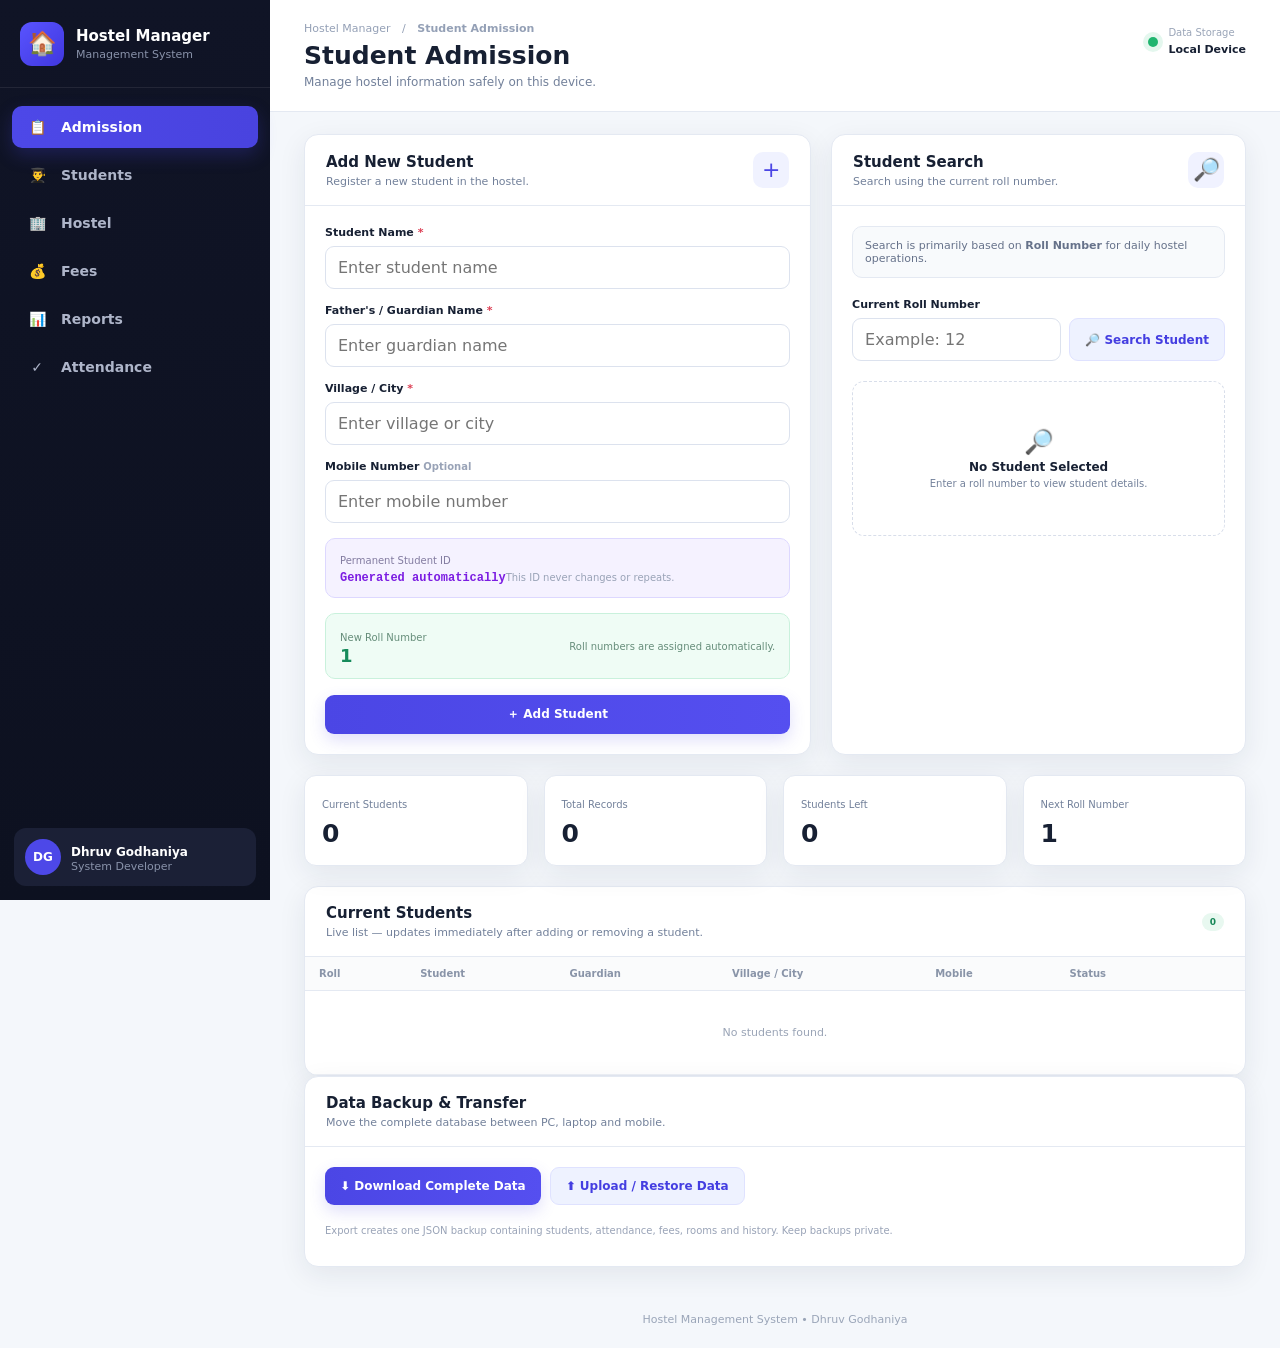
==== index.html @ 854137c2 "Initial upload - Hostel Management System" ====
<!DOCTYPE html>
<html lang="en">
<head>
<meta charset="UTF-8">
<meta name="viewport" content="width=device-width, initial-scale=1.0">
<meta name="author" content="Dhruv Godhaniya">
<title>Student Admission | Hostel Manager</title>
<link rel="stylesheet" href="css/style.css">
<link rel="stylesheet" href="css/components.css">
<link rel="stylesheet" href="css/responsive.css">
<script>
/* Desktop-only lock: intentionally prevents the main HMS from being used on mobile. */
(function(){
  var mobile=/Android|webOS|iPhone|iPad|iPod|BlackBerry|IEMobile|Opera Mini|Mobile/i.test(navigator.userAgent)||window.innerWidth<600;
  if(!mobile)return;
  document.documentElement.innerHTML='<!doctype html><html><head><meta name="viewport" content="width=device-width,initial-scale=1"><title>Desktop Only</title><style>body{margin:0;background:#111827;color:#fff;font-family:system-ui,sans-serif;display:flex;min-height:100vh;align-items:center;justify-content:center;text-align:center;padding:24px;box-sizing:border-box}.box{max-width:420px;background:#1f2937;border:1px solid #374151;border-radius:18px;padding:28px;box-shadow:0 15px 40px #0005}h1{font-size:22px;margin:0 0 10px}p{color:#d1d5db;line-height:1.6;margin:8px 0}.icon{font-size:42px}</style></head><body><div class="box"><div class="icon">🖥️</div><h1>Desktop Only</h1><p>This main Hostel Management System is intentionally locked on mobile devices.</p><p>Please open the main system on a desktop or laptop.</p><p>Your data is not changed or deleted.</p></div></body></html>';
  throw new Error('HMS desktop-only lock');
})();
</script>
</head>
<body>
<div class="app-shell">
<aside class="sidebar" id="sidebar">
  <div class="brand">
    <div class="brand-logo">🏠</div>
    <div><h2>Hostel Manager</h2><small>Management System</small></div>
  </div>
  <nav class="navigation">
    <a class="nav-item active" href="index.html"><span>📋</span>Admission</a>
    <a class="nav-item " href="pages/students.html"><span>👨‍🎓</span>Students</a>
    <a class="nav-item " href="pages/hostel.html"><span>🏢</span>Hostel</a>
    <a class="nav-item " href="pages/fees.html"><span>💰</span>Fees</a>
    <a class="nav-item " href="pages/reports.html"><span>📊</span>Reports</a>
    <a class="nav-item " href="pages/attendance.html"><span>✓</span>Attendance</a>
    </nav>
  <div class="sidebar-footer">
    <div class="avatar">DG</div>
    <div><strong>Dhruv Godhaniya</strong><small>System Developer</small></div>
  </div>
</aside>
<main class="main-content">
  <header class="topbar">
    <button class="mobile-menu" id="mobileMenu" type="button">☰</button>
    <div>
      <div class="breadcrumb">Hostel Manager <span>/</span> <strong>Student Admission</strong></div>
      <h1>Student Admission</h1>
      <p class="subtitle">Manage hostel information safely on this device.</p>
    </div>
    <div class="top-status"><span class="status-dot"></span><div><small>Data Storage</small><strong>Local Device</strong></div></div>
  </header>
  <section class="page-content">
    
<div class="grid-2">
  <div class="card">
    <div class="card-head"><div><h2>Add New Student</h2><p>Register a new student in the hostel.</p></div><div class="plus">+</div></div>
    <div class="card-body">
      <form id="admissionForm" autocomplete="off">
        <div class="form-grid">
          <div class="field full"><label>Student Name <em>*</em></label><input name="name" required placeholder="Enter student name"></div>
          <div class="field full"><label>Father's / Guardian Name <em>*</em></label><input name="guardian" required placeholder="Enter guardian name"></div>
          <div class="field full"><label>Village / City <em>*</em></label><input name="village" required placeholder="Enter village or city"></div>
          <div class="field full"><label>Mobile Number <span class="hint">Optional</span></label><input name="mobile" inputmode="numeric" placeholder="Enter mobile number"></div>
        </div>
        <div class="id-box"><small>Permanent Student ID</small><strong id="newPermanentId">Generated automatically</strong><span class="hint">This ID never changes or repeats.</span></div>
        <div class="auto-box"><div><span>New Roll Number</span><strong id="nextRollPreview">1</strong></div><span>Roll numbers are assigned automatically.</span></div>
        <div class="form-actions"><button class="primary-button" type="submit" style="width:100%">＋ Add Student</button></div>
      </form>
    </div>
  </div>

  <div class="card">
    <div class="card-head"><div><h2>Student Search</h2><p>Search using the current roll number.</p></div><div class="plus">🔎</div></div>
    <div class="card-body">
      <div class="info-box">Search is primarily based on <strong>Roll Number</strong> for daily hostel operations.</div>
      <form id="studentSearchForm" class="page-gap">
        <div class="field"><label>Current Roll Number</label><div style="display:flex;gap:8px"><input id="searchRollNumber" inputmode="numeric" placeholder="Example: 12" style="flex:1"><button class="secondary-button" type="submit">🔎 Search Student</button></div></div>
      </form>
      <div id="searchResult" class="search-empty page-gap"><span>🔎</span><strong>No Student Selected</strong><small>Enter a roll number to view student details.</small></div>
    </div>
  </div>
</div>

<div class="grid-4 page-gap">
  <div class="stat-card"><small>Current Students</small><strong id="statActive">0</strong></div>
  <div class="stat-card"><small>Total Records</small><strong id="statTotal">0</strong></div>
  <div class="stat-card"><small>Students Left</small><strong id="statLeft">0</strong></div>
  <div class="stat-card"><small>Next Roll Number</small><strong id="nextRollPreview">1</strong></div>
</div>

<div class="card page-gap">
  <div class="card-head"><div><h2>Current Students</h2><p>Live list — updates immediately after adding or removing a student.</p></div><span class="badge green" id="currentStudentCount">0</span></div>
  <div class="table-wrap"><table class="data-table"><thead><tr><th>Roll</th><th>Student</th><th>Guardian</th><th>Village / City</th><th>Mobile</th><th>Status</th><th></th></tr></thead><tbody id="studentsTableBody"></tbody></table></div>
</div>

<div class="card page-gap">
  <div class="card-head"><div><h2>Data Backup & Transfer</h2><p>Move the complete database between PC, laptop and mobile.</p></div></div>
  <div class="card-body">
    <div class="data-tools">
      <button class="primary-button" id="exportDataBtn" type="button">⬇ Download Complete Data</button>
      <button class="secondary-button" id="importDataBtn" type="button">⬆ Upload / Restore Data</button>
      <input id="importFileInput" type="file" accept=".json,application/json" hidden>
    </div>
    <p class="hint page-gap">Export creates one JSON backup containing students, attendance, fees, rooms and history. Keep backups private.</p>
  </div>
</div>

  </section>
  <footer class="footer">Hostel Management System • Dhruv Godhaniya</footer>
</main>
</div>
<div id="toastContainer" class="toast-container"></div>
<script src="js/storage.js"></script>
<script src="js/app.js"></script>
<script src="js/students.js"></script>
</body>
</html>
---- css/style.css ----
:root{
  --bg:#f4f7fb;--panel:#fff;--sidebar:#101426;--sidebar2:#151a30;--text:#172033;
  --muted:#72809a;--line:#e4e9f2;--primary:#4b46e5;--primary2:#635bff;--green:#16a36a;
  --red:#dc3d52;--amber:#d78a18;--shadow:0 8px 28px rgba(26,37,66,.08);--radius:14px;
}
*{box-sizing:border-box} body{margin:0;font-family:Inter,ui-sans-serif,system-ui,-apple-system,BlinkMacSystemFont,"Segoe UI",sans-serif;background:var(--bg);color:var(--text)}
button,input,select{font:inherit}.app-shell{min-height:100vh;display:flex}.sidebar{width:270px;background:linear-gradient(180deg,var(--sidebar),#0d1120);color:#fff;position:fixed;inset:0 auto 0 0;display:flex;flex-direction:column;z-index:20}
.brand{height:88px;padding:18px 20px;display:flex;gap:12px;align-items:center;border-bottom:1px solid rgba(255,255,255,.08)}
.brand-logo{width:44px;height:44px;border-radius:12px;background:linear-gradient(135deg,#5954ff,#4037df);display:grid;place-items:center;font-size:23px}
.brand h2{font-size:15px;margin:0 0 3px}.brand small,.sidebar-footer small{color:#8992aa;display:block;font-size:11px}
.navigation{padding:18px 12px;display:grid;gap:6px}.nav-item{color:#aeb5c9;text-decoration:none;padding:13px 14px;border-radius:10px;display:flex;align-items:center;gap:13px;font-size:14px;font-weight:600}.nav-item:hover{background:rgba(255,255,255,.06);color:#fff}.nav-item.active{background:linear-gradient(90deg,#4d48e8,#4943df);color:#fff;box-shadow:0 7px 18px rgba(72,67,225,.25)}.nav-item span:first-child{width:22px;text-align:center}
.sidebar-footer{margin:auto 14px 14px;padding:11px;background:#1b2036;border-radius:12px;display:flex;gap:10px;align-items:center}.avatar{width:36px;height:36px;border-radius:50%;display:grid;place-items:center;background:#4d48e8;font-weight:800;font-size:12px}.sidebar-footer strong{font-size:12px}
.main-content{margin-left:270px;width:calc(100% - 270px);min-width:0}.topbar{min-height:112px;background:#fff;border-bottom:1px solid var(--line);padding:22px 34px;display:flex;justify-content:space-between;align-items:flex-start}.breadcrumb{font-size:11px;color:#94a0b6;margin-bottom:6px}.breadcrumb span{margin:0 8px}.topbar h1{font-size:25px;margin:0}.subtitle{color:var(--muted);font-size:12px;margin:5px 0 0}.top-status{display:flex;gap:10px;align-items:center;padding-top:5px}.top-status small{display:block;color:#9aa5b8;font-size:10px}.top-status strong{font-size:11px}.status-dot{width:10px;height:10px;border-radius:50%;background:#20b56f;box-shadow:0 0 0 5px #e4f7ee}.mobile-menu{display:none}
.page-content{padding:22px 34px 34px}.footer{text-align:center;color:#9aa5b8;font-size:11px;padding:12px 30px 22px}
.grid-2{display:grid;grid-template-columns:minmax(0,1.1fr) minmax(320px,.9fr);gap:20px}.grid-3{display:grid;grid-template-columns:repeat(3,1fr);gap:16px}.grid-4{display:grid;grid-template-columns:repeat(4,1fr);gap:16px}
.card{background:var(--panel);border:1px solid var(--line);border-radius:var(--radius);box-shadow:var(--shadow);overflow:hidden}.card-head{padding:17px 21px;border-bottom:1px solid var(--line);display:flex;align-items:center;justify-content:space-between}.card-head h2{font-size:15px;margin:0}.card-head p{font-size:11px;color:var(--muted);margin:4px 0 0}.card-body{padding:20px}.plus{width:36px;height:36px;border:0;border-radius:10px;background:#f0f2ff;color:var(--primary);font-size:22px;display:grid;place-items:center;line-height:1;padding:0;flex:0 0 36px}
.form-grid{display:grid;grid-template-columns:1fr 1fr;gap:15px}.field{display:grid;gap:7px}.field.full{grid-column:1/-1}.field label{font-size:11px;font-weight:800}.field label em{font-style:normal;color:var(--red)}.field input,.field select{width:100%;height:43px;border:1px solid #dce2ee;border-radius:9px;padding:0 12px;color:var(--text);outline:none;background:#fff}.field input:focus,.field select:focus{border-color:#8b87f5;box-shadow:0 0 0 3px #eeedff}.hint{font-size:10px;color:#99a3b7}
.primary-button,.secondary-button,.danger-button,.table-action{border:0;border-radius:9px;padding:11px 15px;cursor:pointer;font-weight:750;font-size:12px}.primary-button{background:linear-gradient(90deg,#4b46e5,#554ff0);color:#fff;box-shadow:0 6px 16px rgba(75,70,229,.18)}.secondary-button{background:#eef2ff;color:#443ee1;border:1px solid #dfe2ff}.danger-button{background:#fff0f2;color:#c92d44;border:1px solid #ffd4db}.table-action{background:#f0f2ff;color:#4a44df;padding:7px 10px}.form-actions{margin-top:16px;display:flex;gap:10px}
.auto-box{margin-top:15px;border:1px solid #c9f1dc;background:#effcf5;border-radius:10px;padding:12px 14px;display:flex;justify-content:space-between;align-items:center}.auto-box strong{display:block;color:#168b5b;font-size:18px}.auto-box span{font-size:10px;color:#668d7a}.id-box{margin-top:15px;border:1px solid #ddd8ff;background:#f5f2ff;border-radius:10px;padding:12px 14px}.id-box strong{font-family:ui-monospace,monospace;color:#7b1ce2;font-size:12px}.id-box small{display:block;color:#827ba0;margin-top:4px;font-size:10px}
.info-box{padding:12px;border:1px solid var(--line);background:#f8fafc;border-radius:10px;color:#66728a;font-size:11px}.search-result{margin-top:14px;border:1px solid #dfe5f0;border-radius:12px;padding:15px;display:flex;align-items:center;gap:12px}.result-avatar,.mini-avatar{width:40px;height:40px;border-radius:50%;display:grid;place-items:center;background:#e8e8ff;color:#4a44df;font-weight:800}.result-main{flex:1}.result-main h3{font-size:14px;margin:0 0 3px}.result-main p,.result-main small{margin:0;color:var(--muted);font-size:10px}.search-empty{min-height:155px;border:1px dashed #d8deea;border-radius:12px;display:grid;place-items:center;align-content:center;gap:4px;color:var(--muted);text-align:center}.search-empty span{font-size:24px}.search-empty strong{color:var(--text);font-size:12px}.search-empty small{font-size:10px}
.stat-card{padding:17px;background:#fff;border:1px solid var(--line);border-radius:12px;box-shadow:var(--shadow)}.stat-card small{color:var(--muted);font-size:10px}.stat-card strong{display:block;font-size:25px;margin-top:7px}
.table-wrap{overflow:auto}.data-table{width:100%;border-collapse:collapse;min-width:760px}.data-table th{text-align:left;color:#8994a8;font-size:10px;background:#fafbfc;padding:11px 14px;border-bottom:1px solid var(--line)}.data-table td{padding:13px 14px;border-bottom:1px solid #edf0f5;font-size:11px}.data-table tr:hover td{background:#fbfcff}.student-cell{display:flex;align-items:center;gap:9px}.student-cell small,.subline{display:block;color:#9aa4b6;font-size:9px;margin-top:2px}.badge{display:inline-flex;padding:4px 8px;border-radius:999px;font-size:9px;font-weight:800}.badge.green{background:#e8f8f0;color:#148656}.badge.red{background:#fff0f2;color:#c92d44}.badge.gray{background:#edf0f4;color:#6f798b}.empty-cell{text-align:center!important;color:#9aa4b6;padding:35px!important}
.toolbar{display:flex;gap:10px;align-items:center;justify-content:space-between;margin-bottom:16px}.search-input{height:40px;border:1px solid #dce2ee;border-radius:9px;padding:0 12px;min-width:260px;outline:none}.toolbar-actions{display:flex;gap:8px}
.modal-backdrop{position:fixed;inset:0;background:rgba(10,16,30,.5);z-index:100;display:grid;place-items:center;padding:20px}.modal{background:#fff;width:min(650px,100%);border-radius:16px;box-shadow:0 20px 60px rgba(0,0,0,.25);padding:22px}.modal-head{display:flex;justify-content:space-between;align-items:flex-start;border-bottom:1px solid var(--line);padding-bottom:15px}.modal-head h2{font-size:17px;margin:5px 0 0}.modal-close{border:0;background:#f2f4f8;width:32px;height:32px;border-radius:50%;font-size:20px;cursor:pointer}.eyebrow{font-size:9px;color:#8c96aa;text-transform:uppercase;font-weight:800;letter-spacing:.08em}.profile-grid{display:grid;grid-template-columns:1fr 1fr;gap:15px;padding:20px 0}.profile-grid span{display:block;color:#8b96a9;font-size:9px}.profile-grid strong{display:block;margin-top:3px;font-size:12px}.modal-actions{display:flex;justify-content:flex-end;gap:8px;border-top:1px solid var(--line);padding-top:15px}
.toast-container{position:fixed;right:22px;bottom:22px;z-index:200;display:grid;gap:8px}.toast{background:#172033;color:#fff;padding:12px 15px;border-radius:10px;box-shadow:0 10px 30px rgba(0,0,0,.18);display:flex;gap:9px;align-items:center;font-size:11px;min-width:260px}.toast.success span{color:#55e39c}.toast.error span{color:#ff7386}
.section-title{margin:0 0 14px;font-size:16px}.page-gap{margin-top:20px}.data-tools{display:flex;gap:9px;flex-wrap:wrap}

.former-students-card{border-color:#e6e4f7}.former-students-card .card-head{background:#fcfbff}.former-students-card .secondary-button{padding:7px 11px}
---- css/components.css ----
.card + .card{margin-top:0}.table-card{padding:0}.table-card .card-head{border-bottom:0}.large-number{font-size:28px;font-weight:850}.accent-note{font-size:10px;color:#8b95a9}.fee-summary{display:flex;justify-content:space-between;padding:13px;background:#f8fafc;border-radius:10px;margin:12px 0;font-size:11px}.fee-summary strong{font-size:16px}.date-input{max-width:180px}.center{text-align:center}.right{text-align:right}
---- css/responsive.css ----
@media(max-width:1100px){
  .grid-2{grid-template-columns:1fr}.grid-4{grid-template-columns:repeat(2,1fr)}
}
@media(max-width:800px){
  .sidebar{transform:translateX(-100%);transition:.2s ease}.sidebar.open{transform:translateX(0)}.main-content{margin-left:0;width:100%}.mobile-menu{display:block;border:0;background:#eef1ff;color:#4a44df;border-radius:8px;width:38px;height:38px;margin-right:12px}.topbar{padding:16px 18px;align-items:center}.topbar h1{font-size:20px}.top-status{display:none}.page-content{padding:16px 18px 26px}.grid-3{grid-template-columns:1fr}.form-grid{grid-template-columns:1fr}.field.full{grid-column:auto}.toolbar{align-items:stretch;flex-direction:column}.search-input{min-width:0;width:100%}.profile-grid{grid-template-columns:1fr}.data-table{min-width:680px}
}
@media(max-width:520px){
  .grid-4{grid-template-columns:1fr 1fr}.card-body{padding:15px}.card-head{padding:14px 15px}.footer{padding-bottom:18px}.toast-container{left:12px;right:12px;bottom:12px}.toast{min-width:0}.topbar{gap:5px}
}
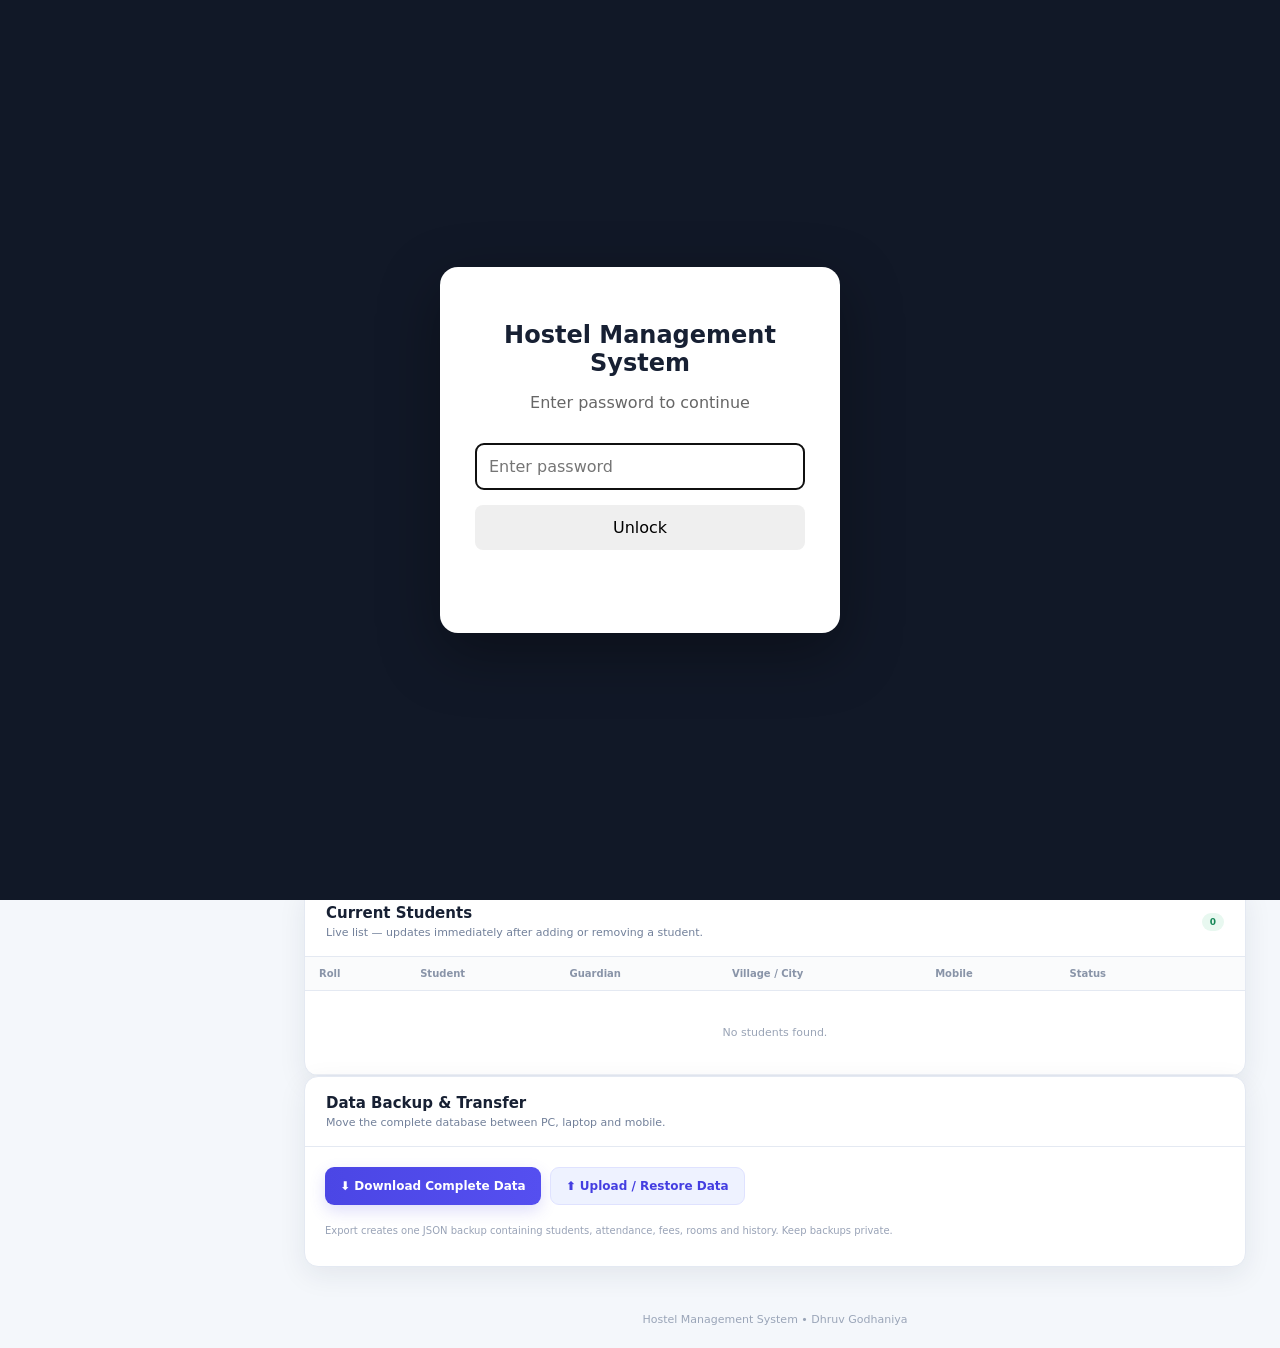
==== commit 07faf676: "Add password protection" ====
--- a/index.html
+++ b/index.html
@@ -8,6 +8,7 @@
 <link rel="stylesheet" href="css/style.css">
 <link rel="stylesheet" href="css/components.css">
 <link rel="stylesheet" href="css/responsive.css">
+<link rel="stylesheet" href="css/auth.css">
 <script>
 /* Desktop-only lock: intentionally prevents the main HMS from being used on mobile. */
 (function(){
@@ -112,5 +113,6 @@
 <script src="js/storage.js"></script>
 <script src="js/app.js"></script>
 <script src="js/students.js"></script>
+<script src="js/auth.js"></script>
 </body>
 </html>
--- a/css/auth.css
+++ b/css/auth.css
@@ -0,0 +1,51 @@
+#hms-password-overlay {
+    position: fixed;
+    inset: 0;
+    z-index: 999999;
+    display: flex;
+    justify-content: center;
+    align-items: center;
+    background: #111827;
+}
+
+.hms-password-box {
+    width: min(90%, 400px);
+    padding: 35px;
+    border-radius: 18px;
+    background: white;
+    text-align: center;
+    box-shadow: 0 20px 60px rgba(0, 0, 0, 0.35);
+}
+
+.hms-password-box h2 {
+    margin-bottom: 10px;
+}
+
+.hms-password-box p {
+    color: #666;
+}
+
+#hms-password-input {
+    width: 100%;
+    box-sizing: border-box;
+    padding: 13px;
+    margin: 15px 0;
+    border: 1px solid #ccc;
+    border-radius: 8px;
+    font-size: 16px;
+}
+
+#hms-password-btn {
+    width: 100%;
+    padding: 13px;
+    border: none;
+    border-radius: 8px;
+    cursor: pointer;
+    font-size: 16px;
+}
+
+#hms-password-error {
+    color: #dc2626;
+    min-height: 20px;
+    margin-top: 12px;
+}
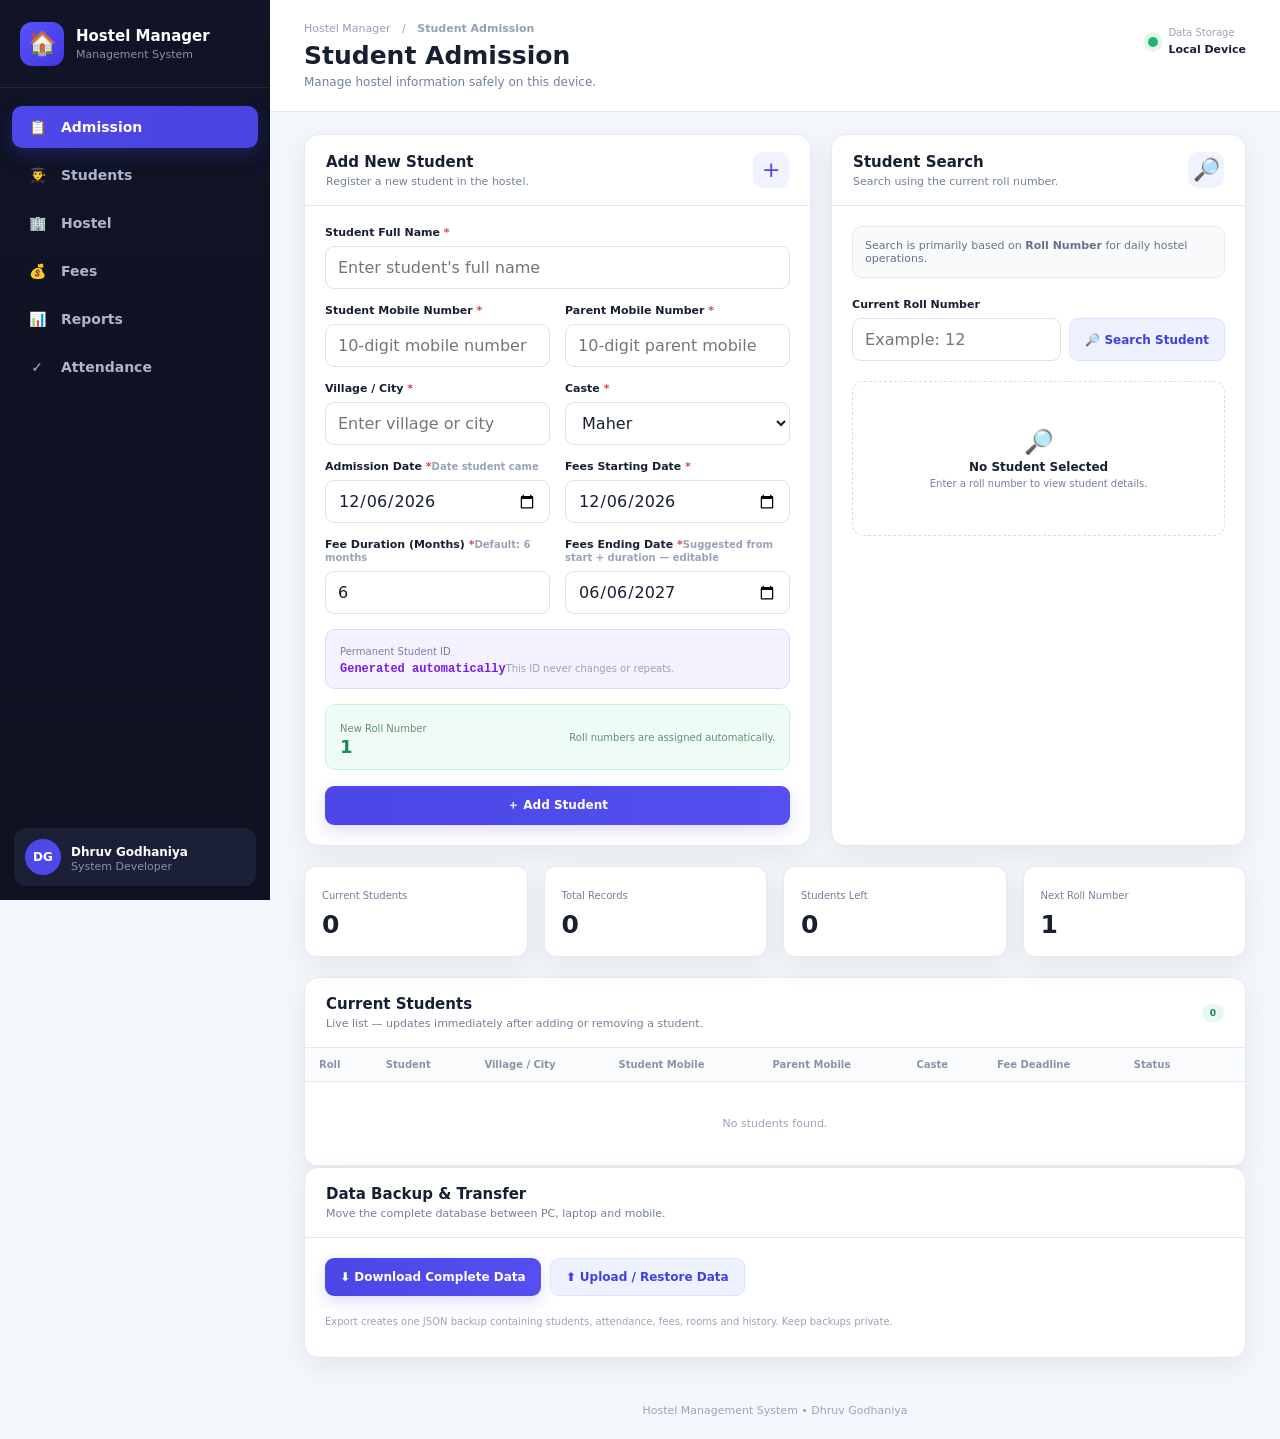
==== commit 8b9dc2c7: "new update with bug fix" ====
--- a/index.html
+++ b/index.html
@@ -8,7 +8,6 @@
 <link rel="stylesheet" href="css/style.css">
 <link rel="stylesheet" href="css/components.css">
 <link rel="stylesheet" href="css/responsive.css">
-<link rel="stylesheet" href="css/auth.css">
 <script>
 /* Desktop-only lock: intentionally prevents the main HMS from being used on mobile. */
 (function(){
@@ -57,10 +56,22 @@
     <div class="card-body">
       <form id="admissionForm" autocomplete="off">
         <div class="form-grid">
-          <div class="field full"><label>Student Name <em>*</em></label><input name="name" required placeholder="Enter student name"></div>
-          <div class="field full"><label>Father's / Guardian Name <em>*</em></label><input name="guardian" required placeholder="Enter guardian name"></div>
-          <div class="field full"><label>Village / City <em>*</em></label><input name="village" required placeholder="Enter village or city"></div>
-          <div class="field full"><label>Mobile Number <span class="hint">Optional</span></label><input name="mobile" inputmode="numeric" placeholder="Enter mobile number"></div>
+          <div class="field full"><label>Student Full Name <em>*</em></label><input name="name" required placeholder="Enter student's full name"></div>
+          <div class="field"><label>Student Mobile Number <em>*</em></label><input name="mobile" type="tel" inputmode="numeric" maxlength="10" required placeholder="10-digit mobile number"></div>
+          <div class="field"><label>Parent Mobile Number <em>*</em></label><input name="parentMobile" type="tel" inputmode="numeric" maxlength="10" required placeholder="10-digit parent mobile"></div>
+          <div class="field"><label>Village / City <em>*</em></label><input name="village" required placeholder="Enter village or city"></div>
+          <div class="field"><label>Caste <em>*</em></label>
+            <select name="caste" id="casteSelect" required>
+              <option value="Maher" selected>Maher</option>
+              <option value="__custom__">Other / Custom</option>
+            </select>
+          </div>
+          <div class="field full" id="customCasteField" style="display:none"><label>Custom Caste <em>*</em></label><input name="customCaste" id="customCaste" placeholder="Enter custom caste"></div>
+
+          <div class="field"><label>Admission Date <em>*</em><span class="hint">Date student came</span></label><input name="admissionDate" id="admissionDate" type="date" required></div>
+          <div class="field"><label>Fees Starting Date <em>*</em></label><input name="feesStartDate" id="feesStartDate" type="date" required></div>
+          <div class="field"><label>Fee Duration (Months) <em>*</em><span class="hint">Default: 6 months</span></label><input name="feeDurationMonths" id="feeDurationMonths" type="number" min="1" max="60" step="1" value="6" required></div>
+          <div class="field"><label>Fees Ending Date <em>*</em><span class="hint">Suggested from start + duration — editable</span></label><input name="feesEndDate" id="feesEndDate" type="date" required></div>
         </div>
         <div class="id-box"><small>Permanent Student ID</small><strong id="newPermanentId">Generated automatically</strong><span class="hint">This ID never changes or repeats.</span></div>
         <div class="auto-box"><div><span>New Roll Number</span><strong id="nextRollPreview">1</strong></div><span>Roll numbers are assigned automatically.</span></div>
@@ -90,7 +101,7 @@
 
 <div class="card page-gap">
   <div class="card-head"><div><h2>Current Students</h2><p>Live list — updates immediately after adding or removing a student.</p></div><span class="badge green" id="currentStudentCount">0</span></div>
-  <div class="table-wrap"><table class="data-table"><thead><tr><th>Roll</th><th>Student</th><th>Guardian</th><th>Village / City</th><th>Mobile</th><th>Status</th><th></th></tr></thead><tbody id="studentsTableBody"></tbody></table></div>
+  <div class="table-wrap"><table class="data-table"><thead><tr><th>Roll</th><th>Student</th><th>Village / City</th><th>Student Mobile</th><th>Parent Mobile</th><th>Caste</th><th>Fee Deadline</th><th>Status</th><th></th></tr></thead><tbody id="studentsTableBody"></tbody></table></div>
 </div>
 
 <div class="card page-gap">
@@ -113,6 +124,5 @@
 <script src="js/storage.js"></script>
 <script src="js/app.js"></script>
 <script src="js/students.js"></script>
-<script src="js/auth.js"></script>
 </body>
 </html>
--- a/css/components.css
+++ b/css/components.css
@@ -1,2 +1,28 @@
 
 .card + .card{margin-top:0}.table-card{padding:0}.table-card .card-head{border-bottom:0}.large-number{font-size:28px;font-weight:850}.accent-note{font-size:10px;color:#8b95a9}.fee-summary{display:flex;justify-content:space-between;padding:13px;background:#f8fafc;border-radius:10px;margin:12px 0;font-size:11px}.fee-summary strong{font-size:16px}.date-input{max-width:180px}.center{text-align:center}.right{text-align:right}
+
+
+/* Fee deadline / expiry UI */
+.fee-deadline-box{
+  display:flex;
+  align-items:center;
+  justify-content:space-between;
+  gap:16px;
+  padding:14px 16px;
+  border:1px solid var(--border,#e5e7eb);
+  border-radius:12px;
+  background:var(--surface-soft,#f8fafc);
+}
+.fee-deadline-box small{display:block;color:var(--muted,#6b7280);margin-bottom:4px}
+.fee-deadline-box strong{display:block}
+.deadline-empty{color:var(--muted,#6b7280)}
+.table-sub{display:block;margin-top:4px;color:var(--muted,#6b7280)}
+.small-button{padding:7px 10px;font-size:12px;text-decoration:none;display:inline-block}
+
+/* v1.6 student management */
+.student-edit-modal{width:min(980px,94vw);max-height:90vh;overflow:auto}
+.student-edit-modal .profile-grid{grid-template-columns:repeat(3,minmax(0,1fr))}
+.student-edit-modal .field{min-width:0}
+.edit-summary{display:flex;flex-wrap:wrap;gap:12px;margin:16px 0;padding:12px 14px;border:1px solid var(--border,#e5e7eb);border-radius:12px;background:var(--surface-soft,#f8fafc)}
+@media(max-width:900px){.student-edit-modal .profile-grid{grid-template-columns:repeat(2,minmax(0,1fr))}}
+@media(max-width:620px){.student-edit-modal .profile-grid{grid-template-columns:1fr}}
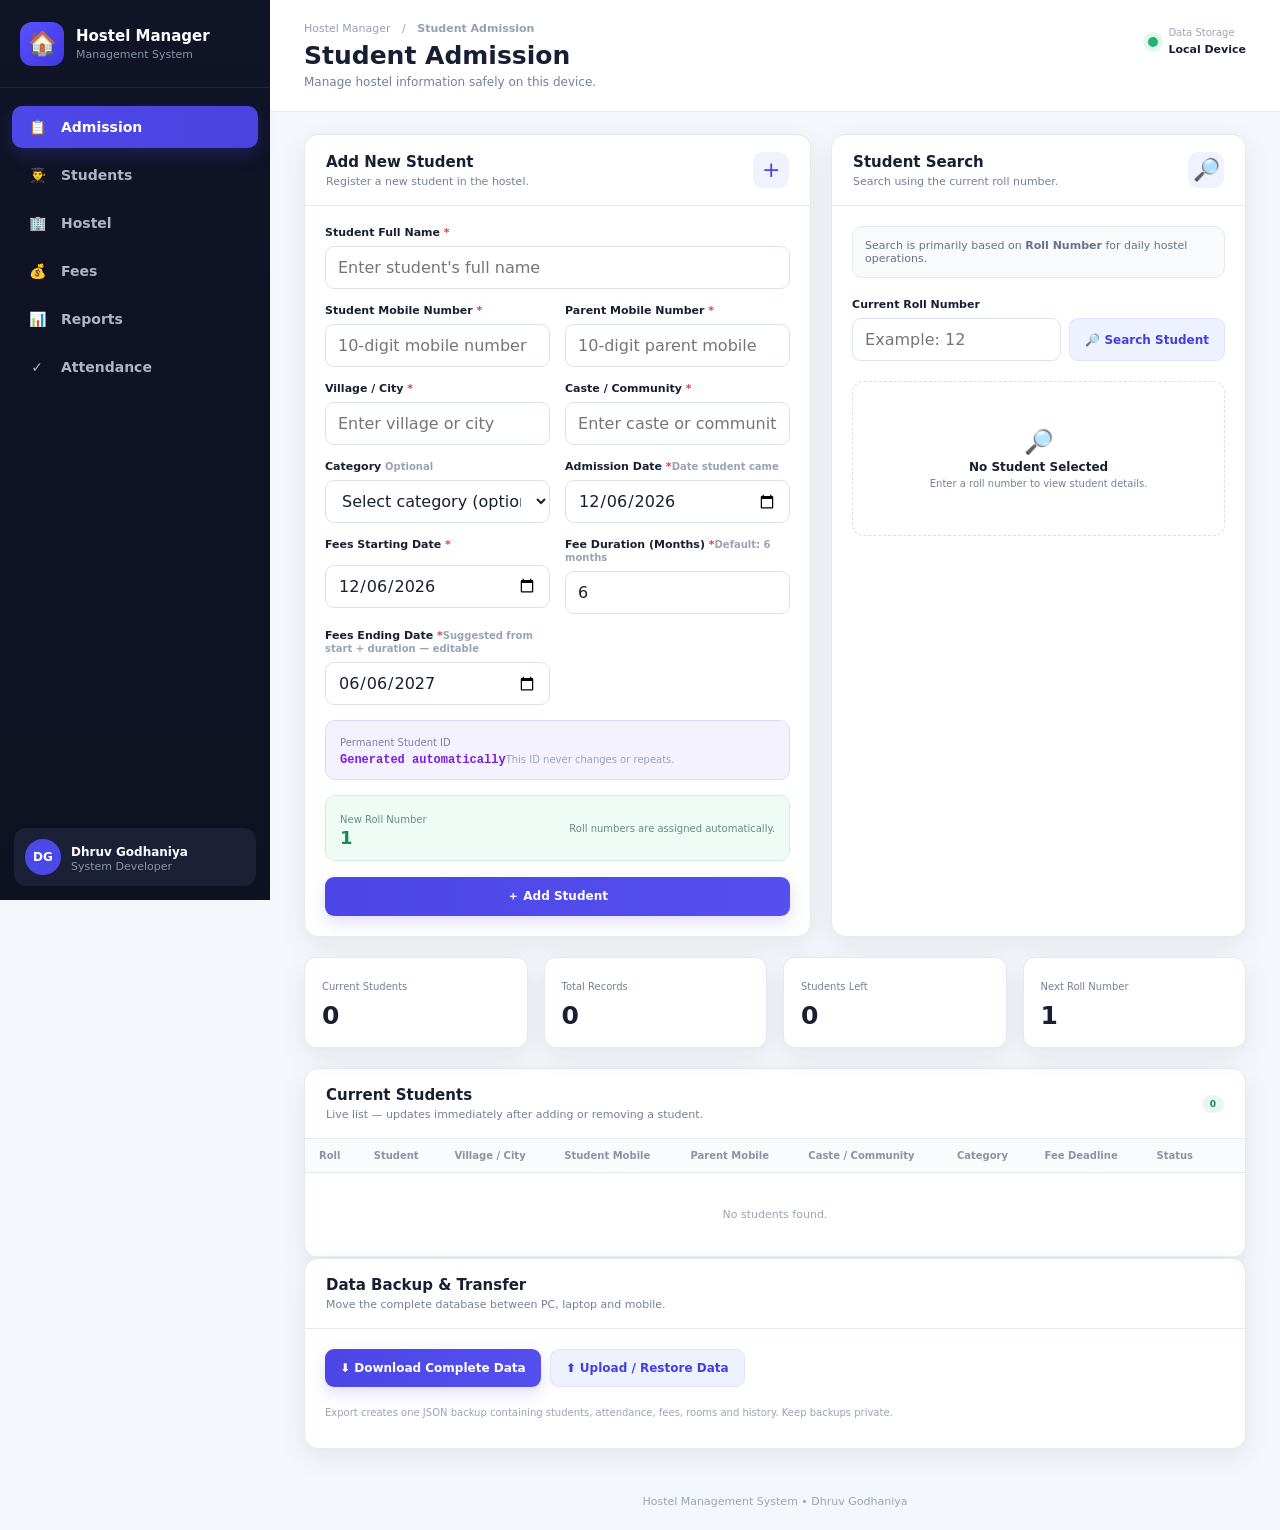
==== commit a6fbdb47: "Upload corrected Hostel Management System" ====
--- a/index.html
+++ b/index.html
@@ -60,13 +60,17 @@
           <div class="field"><label>Student Mobile Number <em>*</em></label><input name="mobile" type="tel" inputmode="numeric" maxlength="10" required placeholder="10-digit mobile number"></div>
           <div class="field"><label>Parent Mobile Number <em>*</em></label><input name="parentMobile" type="tel" inputmode="numeric" maxlength="10" required placeholder="10-digit parent mobile"></div>
           <div class="field"><label>Village / City <em>*</em></label><input name="village" required placeholder="Enter village or city"></div>
-          <div class="field"><label>Caste <em>*</em></label>
-            <select name="caste" id="casteSelect" required>
-              <option value="Maher" selected>Maher</option>
-              <option value="__custom__">Other / Custom</option>
+          <div class="field"><label>Caste / Community <em>*</em></label>
+            <input name="caste" id="casteInput" required maxlength="100" placeholder="Enter caste or community manually">
+          </div>
+          <div class="field"><label>Category <span class="hint">Optional</span></label>
+            <select name="category" id="categorySelect">
+              <option value="">Select category (optional)</option>
+              <option value="SC">SC</option><option value="ST">ST</option><option value="OBC">OBC</option>
+              <option value="SEBC">SEBC</option><option value="EWS">EWS</option><option value="General">General</option>
+              <option value="NT/DNT">NT/DNT</option><option value="Other">Other</option>
             </select>
           </div>
-          <div class="field full" id="customCasteField" style="display:none"><label>Custom Caste <em>*</em></label><input name="customCaste" id="customCaste" placeholder="Enter custom caste"></div>
 
           <div class="field"><label>Admission Date <em>*</em><span class="hint">Date student came</span></label><input name="admissionDate" id="admissionDate" type="date" required></div>
           <div class="field"><label>Fees Starting Date <em>*</em></label><input name="feesStartDate" id="feesStartDate" type="date" required></div>
@@ -101,7 +105,7 @@
 
 <div class="card page-gap">
   <div class="card-head"><div><h2>Current Students</h2><p>Live list — updates immediately after adding or removing a student.</p></div><span class="badge green" id="currentStudentCount">0</span></div>
-  <div class="table-wrap"><table class="data-table"><thead><tr><th>Roll</th><th>Student</th><th>Village / City</th><th>Student Mobile</th><th>Parent Mobile</th><th>Caste</th><th>Fee Deadline</th><th>Status</th><th></th></tr></thead><tbody id="studentsTableBody"></tbody></table></div>
+  <div class="table-wrap"><table class="data-table"><thead><tr><th>Roll</th><th>Student</th><th>Village / City</th><th>Student Mobile</th><th>Parent Mobile</th><th>Caste / Community</th><th>Category</th><th>Fee Deadline</th><th>Status</th><th></th></tr></thead><tbody id="studentsTableBody"></tbody></table></div>
 </div>
 
 <div class="card page-gap">
@@ -124,5 +128,23 @@
 <script src="js/storage.js"></script>
 <script src="js/app.js"></script>
 <script src="js/students.js"></script>
+<script>
+(function(){
+  try {
+    const params=new URLSearchParams(location.search), id=params.get('rankApplicant');
+    if(!id)return;
+    const db=JSON.parse(localStorage.getItem('hms_rank_selection_v1')||'null');
+    const a=db&&Array.isArray(db.applicants)?db.applicants.find(x=>x.id===id&&x.status==='approved'):null;
+    if(!a)return;
+    window.addEventListener('DOMContentLoaded',()=>{
+      const form=document.getElementById('admissionForm'); if(!form)return;
+      if(form.elements.name)form.elements.name.value=a.name||'';
+      if(form.elements.mobile)form.elements.mobile.value=a.mobile||'';
+      const note=document.createElement('div');note.className='info-box page-gap';note.innerHTML='<strong>Rank-selection applicant:</strong> '+String(a.name||'').replace(/[&<>"']/g,c=>({'&':'&amp;','<':'&lt;','>':'&gt;','"':'&quot;',"'":'&#39;'}[c]))+' (ACPC rank '+Number(a.rank).toLocaleString('en-IN')+'). Complete this existing admission form normally. The student will not be admitted until you submit it.';form.prepend(note);
+      const back=document.createElement('p');back.className='hint page-gap';back.innerHTML='<a href="pages/selection.html">← Return to Rank Selection</a>';form.appendChild(back);
+    });
+  } catch(e) { console.warn('Could not load rank applicant prefill.',e); }
+})();
+</script>
 </body>
 </html>
